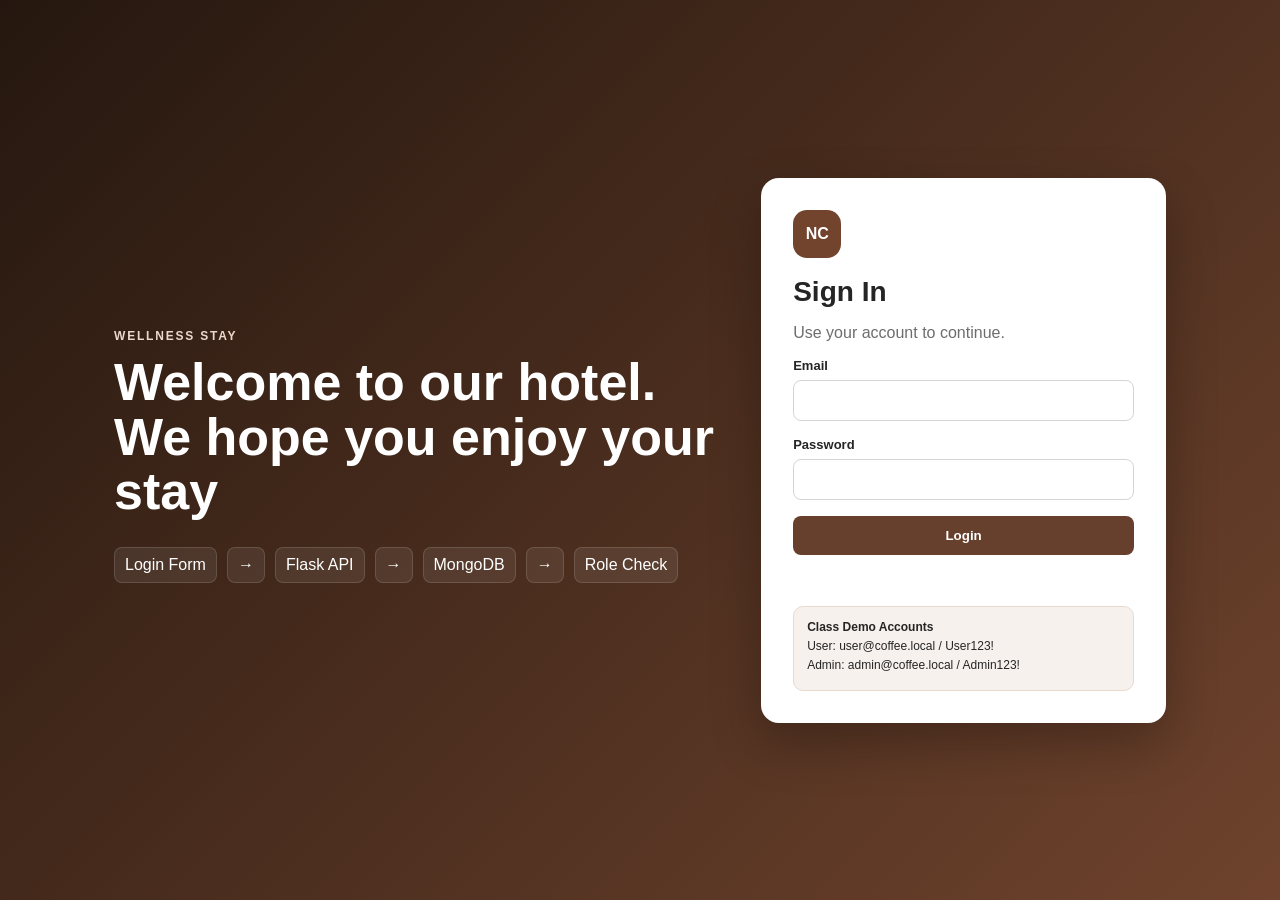
==== login.html @ 2dac2084 "Add Login Page" ====
<!DOCTYPE html>
<html lang="en">
<head>
<meta charset="UTF-8">
<meta name="viewport" content="width=device-width, initial-scale=1.0">
<title>Wellness Stay Login</title>
<link rel="stylesheet" href="style.css">
</head>
<body class="auth-page">
<div class="auth-shell">
  <section class="auth-brand">
    <p class="eyebrow">Wellness Stay</p>
    <h1>Welcome to our hotel. We hope you enjoy your stay</h1>
    <div class="flow">
      <span>Login Form</span><span>→</span><span>Flask API</span><span>→</span>
      <span>MongoDB</span><span>→</span><span>Role Check</span>
    </div>
  </section>

  <section class="auth-card">
    <div class="logo">NC</div>
    <h2>Sign In</h2>
    <p class="muted">Use your account to continue.</p>

    <form id="loginForm">
      <label>Email
        <input id="email" type="email" required>
      </label>
      <label>Password
        <input id="password" type="password" required>
      </label>
      <button type="submit" class="primary">Login</button>
    </form>

    <p id="message" class="message"></p>

    <div class="demo-box">
      <strong>Class Demo Accounts</strong>
      <p>User: user@coffee.local / User123!</p>
      <p>Admin: admin@coffee.local / Admin123!</p>
    </div>
  </section>
</div>
<script src="login.js"></script>
</body>
</html>
---- style.css ----
*{box-sizing:border-box}body{margin:0;font-family:Arial,Helvetica,sans-serif;color:#252525;background:#f4f6f8}.auth-page{min-height:100vh;background:linear-gradient(135deg,#25170f,#6f432d)}.auth-shell{max-width:1100px;margin:auto;min-height:100vh;padding:50px 24px;display:grid;grid-template-columns:1.2fr .8fr;gap:40px;align-items:center}.auth-brand{color:white}.auth-brand h1{font-size:52px;line-height:1.05;margin:8px 0 18px}.auth-brand>p{color:#ecd9cb}.eyebrow{font-size:12px;font-weight:bold;letter-spacing:1.8px;text-transform:uppercase;color:#c67b4a}.flow{display:flex;flex-wrap:wrap;gap:10px;margin-top:28px}.flow span{background:#ffffff14;border:1px solid #ffffff22;padding:8px 10px;border-radius:8px}.auth-card{background:white;padding:32px;border-radius:18px;box-shadow:0 20px 50px #0004}.logo{width:48px;height:48px;border-radius:14px;background:#73442d;color:white;display:grid;place-items:center;font-weight:bold}.auth-card h2{font-size:28px;margin:18px 0 5px}.muted{color:#6d6d6d}.auth-card label{display:block;font-weight:bold;font-size:13px;margin:16px 0}.auth-card input{width:100%;padding:12px;margin-top:7px;border:1px solid #d4d4d4;border-radius:8px}.primary{width:100%;border:0;background:#67402d;color:white;padding:12px;border-radius:8px;font-weight:bold}.message{min-height:20px;color:#a12929;font-size:13px;font-weight:bold}.demo-box{background:#f7f1ed;border:1px solid #ead9ce;border-radius:10px;padding:13px;margin-top:18px;font-size:12px}.demo-box p{margin:5px 0}.topbar{background:#292929;color:white}.adminbar{background:#40205b}.nav{max-width:1100px;margin:auto;padding:16px 22px;display:flex;justify-content:space-between;align-items:center}.nav strong,.nav span{display:block}.nav span{color:#d3d3d3;font-size:12px;margin-top:3px}.nav button{background:transparent;color:white;border:1px solid #ffffff55;border-radius:7px;padding:8px 13px}.dashboard{max-width:1100px;margin:auto;padding:40px 22px}.welcome{background:white;border-radius:15px;padding:30px;border:1px solid #e3e3e3}.adminwelcome{border-left:5px solid #663188}.welcome h1{font-size:38px;margin:5px 0 10px}.grid{display:grid;grid-template-columns:1fr 1fr;gap:18px;margin-top:18px}.panel{background:white;border:1px solid #e3e3e3;border-radius:14px;padding:22px}.panel h2{margin-top:0}@media(max-width:800px){.auth-shell,.grid{grid-template-columns:1fr}.auth-brand h1{font-size:38px}}
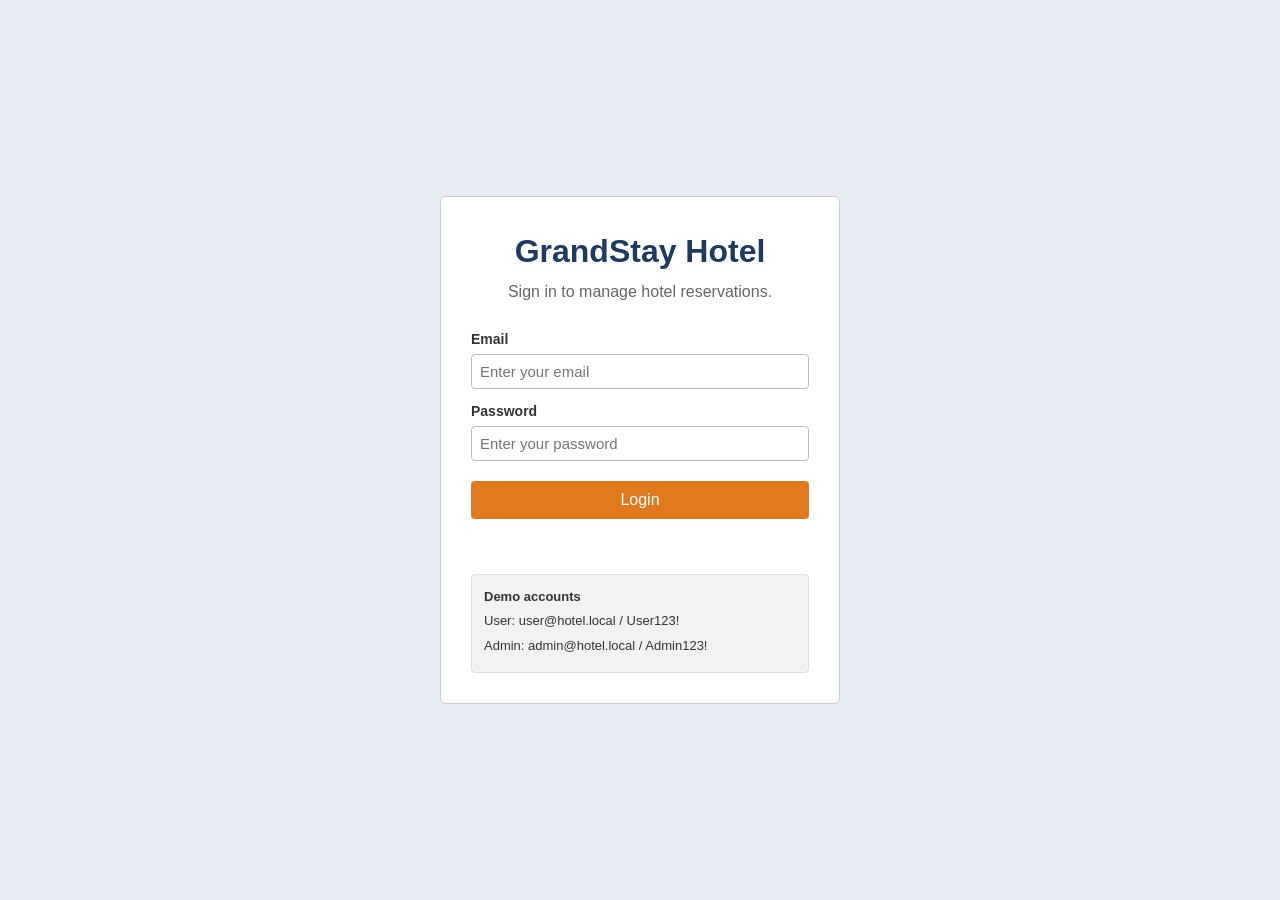
==== commit 1e7e18d7: "Connect login to hotel dashboard" ====
--- a/login.html
+++ b/login.html
@@ -3,44 +3,33 @@
 <head>
 <meta charset="UTF-8">
 <meta name="viewport" content="width=device-width, initial-scale=1.0">
-<title>Wellness Stay Login</title>
+<title>GrandStay Hotel - Login</title>
 <link rel="stylesheet" href="style.css">
 </head>
-<body class="auth-page">
-<div class="auth-shell">
-  <section class="auth-brand">
-    <p class="eyebrow">Wellness Stay</p>
-    <h1>Welcome to our hotel. We hope you enjoy your stay</h1>
-    <div class="flow">
-      <span>Login Form</span><span>→</span><span>Flask API</span><span>→</span>
-      <span>MongoDB</span><span>→</span><span>Role Check</span>
-    </div>
-  </section>
+<body class="login-page">
+    <main class="login-card">
+        <h1>GrandStay Hotel</h1>
+        <p class="login-subtitle">Sign in to manage hotel reservations.</p>
 
-  <section class="auth-card">
-    <div class="logo">NC</div>
-    <h2>Sign In</h2>
-    <p class="muted">Use your account to continue.</p>
+        <form id="loginForm">
+            <label for="email">Email</label>
+            <input id="email" type="email" placeholder="Enter your email" autocomplete="email" required>
 
-    <form id="loginForm">
-      <label>Email
-        <input id="email" type="email" required>
-      </label>
-      <label>Password
-        <input id="password" type="password" required>
-      </label>
-      <button type="submit" class="primary">Login</button>
-    </form>
+            <label for="password">Password</label>
+            <input id="password" type="password" placeholder="Enter your password" autocomplete="current-password" required>
 
-    <p id="message" class="message"></p>
+            <button id="loginButton" type="submit" class="button login-button">Login</button>
+        </form>
 
-    <div class="demo-box">
-      <strong>Class Demo Accounts</strong>
-      <p>User: user@coffee.local / User123!</p>
-      <p>Admin: admin@coffee.local / Admin123!</p>
-    </div>
-  </section>
-</div>
-<script src="login.js"></script>
+        <p id="message" class="message error-message" role="alert"></p>
+
+        <div class="demo-box">
+            <strong>Demo accounts</strong>
+            <p>User: user@hotel.local / User123!</p>
+            <p>Admin: admin@hotel.local / Admin123!</p>
+        </div>
+    </main>
+
+    <script src="login.js"></script>
 </body>
 </html>
--- a/style.css
+++ b/style.css
@@ -1 +1,423 @@
-*{box-sizing:border-box}body{margin:0;font-family:Arial,Helvetica,sans-serif;color:#252525;background:#f4f6f8}.auth-page{min-height:100vh;background:linear-gradient(135deg,#25170f,#6f432d)}.auth-shell{max-width:1100px;margin:auto;min-height:100vh;padding:50px 24px;display:grid;grid-template-columns:1.2fr .8fr;gap:40px;align-items:center}.auth-brand{color:white}.auth-brand h1{font-size:52px;line-height:1.05;margin:8px 0 18px}.auth-brand>p{color:#ecd9cb}.eyebrow{font-size:12px;font-weight:bold;letter-spacing:1.8px;text-transform:uppercase;color:#c67b4a}.flow{display:flex;flex-wrap:wrap;gap:10px;margin-top:28px}.flow span{background:#ffffff14;border:1px solid #ffffff22;padding:8px 10px;border-radius:8px}.auth-card{background:white;padding:32px;border-radius:18px;box-shadow:0 20px 50px #0004}.logo{width:48px;height:48px;border-radius:14px;background:#73442d;color:white;display:grid;place-items:center;font-weight:bold}.auth-card h2{font-size:28px;margin:18px 0 5px}.muted{color:#6d6d6d}.auth-card label{display:block;font-weight:bold;font-size:13px;margin:16px 0}.auth-card input{width:100%;padding:12px;margin-top:7px;border:1px solid #d4d4d4;border-radius:8px}.primary{width:100%;border:0;background:#67402d;color:white;padding:12px;border-radius:8px;font-weight:bold}.message{min-height:20px;color:#a12929;font-size:13px;font-weight:bold}.demo-box{background:#f7f1ed;border:1px solid #ead9ce;border-radius:10px;padding:13px;margin-top:18px;font-size:12px}.demo-box p{margin:5px 0}.topbar{background:#292929;color:white}.adminbar{background:#40205b}.nav{max-width:1100px;margin:auto;padding:16px 22px;display:flex;justify-content:space-between;align-items:center}.nav strong,.nav span{display:block}.nav span{color:#d3d3d3;font-size:12px;margin-top:3px}.nav button{background:transparent;color:white;border:1px solid #ffffff55;border-radius:7px;padding:8px 13px}.dashboard{max-width:1100px;margin:auto;padding:40px 22px}.welcome{background:white;border-radius:15px;padding:30px;border:1px solid #e3e3e3}.adminwelcome{border-left:5px solid #663188}.welcome h1{font-size:38px;margin:5px 0 10px}.grid{display:grid;grid-template-columns:1fr 1fr;gap:18px;margin-top:18px}.panel{background:white;border:1px solid #e3e3e3;border-radius:14px;padding:22px}.panel h2{margin-top:0}@media(max-width:800px){.auth-shell,.grid{grid-template-columns:1fr}.auth-brand h1{font-size:38px}}+* {
+    box-sizing: border-box;
+}
+
+body {
+    margin: 0;
+    font-family: Arial, Helvetica, sans-serif;
+    font-size: 16px;
+    line-height: 1.5;
+    color: #333333;
+    background-color: #f2f2f2;
+}
+
+h1 {
+    font-size: 32px;
+    margin-top: 0;
+}
+
+h2 {
+    font-size: 24px;
+    margin-top: 0;
+    color: #1f3a5f;
+}
+
+h3 {
+    font-size: 18px;
+    margin-top: 0;
+    color: #1f3a5f;
+}
+
+.container {
+    max-width: 1100px;
+    margin: 0 auto;
+    padding: 0 20px;
+}
+
+.navbar {
+    display: flex;
+    justify-content: space-between;
+    align-items: center;
+    padding: 15px 20px;
+    background-color: #1f3a5f;
+}
+
+.site-logo {
+    color: #ffffff;
+    font-size: 22px;
+    font-weight: bold;
+    text-decoration: none;
+}
+
+.nav-links {
+    display: flex;
+    list-style: none;
+    margin: 0;
+    padding: 0;
+}
+
+.nav-links li {
+    margin-left: 20px;
+}
+
+.nav-links a {
+    color: #ffffff;
+    text-decoration: none;
+}
+
+.nav-links a:hover {
+    color: #e07a1f;
+    text-decoration: underline;
+}
+
+.account-area {
+    display: flex;
+    align-items: center;
+    gap: 10px;
+    margin-left: 20px;
+    color: #ffffff;
+    font-size: 14px;
+}
+
+.logout-button {
+    padding: 5px 10px;
+    color: #ffffff;
+    background-color: transparent;
+    border: 1px solid #ffffff;
+    border-radius: 4px;
+    cursor: pointer;
+}
+
+.logout-button:hover {
+    color: #1f3a5f;
+    background-color: #ffffff;
+}
+
+.hero {
+    background-color: #ffffff;
+    border-bottom: 1px solid #dddddd;
+    text-align: center;
+    padding: 50px 20px;
+}
+
+.hero h1 {
+    color: #1f3a5f;
+}
+
+.hero p {
+    margin-bottom: 25px;
+}
+
+.button {
+    display: inline-block;
+    background-color: #e07a1f;
+    color: #ffffff;
+    border: none;
+    border-radius: 4px;
+    padding: 10px 20px;
+    font-size: 16px;
+    text-decoration: none;
+    cursor: pointer;
+}
+
+.button:hover {
+    background-color: #1f3a5f;
+}
+
+.button-small {
+    padding: 6px 12px;
+    font-size: 14px;
+}
+
+.card {
+    background-color: #ffffff;
+    border: 1px solid #dddddd;
+    border-radius: 6px;
+    padding: 20px;
+}
+
+.stats {
+    display: grid;
+    grid-template-columns: repeat(4, 1fr);
+    gap: 15px;
+    margin: 30px 0;
+}
+
+.stat-card {
+    background-color: #ffffff;
+    border: 1px solid #dddddd;
+    border-top: 4px solid #1f3a5f;
+    border-radius: 6px;
+    padding: 15px;
+    text-align: center;
+}
+
+.stat-number {
+    font-size: 28px;
+    font-weight: bold;
+    color: #1f3a5f;
+    margin: 0;
+}
+
+.stat-label {
+    margin: 5px 0 0;
+    color: #666666;
+}
+
+.main-content {
+    display: grid;
+    grid-template-columns: 1fr 2fr;
+    gap: 20px;
+    align-items: start;
+}
+
+label {
+    display: block;
+    margin-top: 12px;
+    margin-bottom: 4px;
+    font-weight: bold;
+    font-size: 14px;
+}
+
+input,
+select {
+    width: 100%;
+    padding: 8px;
+    font-size: 15px;
+    border: 1px solid #bbbbbb;
+    border-radius: 4px;
+}
+
+input:focus,
+select:focus {
+    border-color: #1f3a5f;
+    outline: 2px solid #1f3a5f;
+}
+
+.date-row {
+    display: flex;
+    gap: 10px;
+}
+
+.date-row div {
+    flex: 1;
+}
+
+#reservationForm .button {
+    width: 100%;
+    margin-top: 20px;
+}
+
+.message {
+    margin-top: 15px;
+    font-weight: bold;
+    color: #1f3a5f;
+}
+
+.message.success {
+    color: #2e7d32;
+}
+
+.message.error {
+    color: #c62828;
+}
+
+.table-header {
+    display: flex;
+    justify-content: space-between;
+    align-items: center;
+    margin-bottom: 15px;
+}
+
+.table-header h2 {
+    margin: 0;
+}
+
+.table-wrap {
+    overflow-x: auto;
+}
+
+table {
+    width: 100%;
+    border-collapse: collapse;
+}
+
+th,
+td {
+    padding: 10px;
+    border-bottom: 1px solid #dddddd;
+    text-align: left;
+}
+
+th {
+    background-color: #1f3a5f;
+    color: #ffffff;
+    font-size: 14px;
+}
+
+tbody tr:nth-child(even) {
+    background-color: #f2f2f2;
+}
+
+.empty-state {
+    text-align: center;
+    color: #666666;
+    padding: 30px;
+}
+
+.status-open {
+    color: #2e7d32;
+    font-weight: bold;
+}
+
+.status-full {
+    color: #c62828;
+    font-weight: bold;
+}
+
+.table-button {
+    padding: 4px 8px;
+    font-size: 13px;
+    border: 1px solid #bbbbbb;
+    border-radius: 4px;
+    background-color: #ffffff;
+    cursor: pointer;
+}
+
+.table-button:hover {
+    background-color: #f2f2f2;
+}
+
+.delete-button {
+    color: #c62828;
+}
+
+#amenities {
+    margin: 40px 0;
+}
+
+.amenities {
+    display: grid;
+    grid-template-columns: repeat(3, 1fr);
+    gap: 20px;
+}
+
+.amenities p {
+    margin: 0;
+}
+
+footer {
+    background-color: #1f3a5f;
+    color: #ffffff;
+    text-align: center;
+    padding: 20px;
+}
+
+footer p {
+    margin: 5px 0;
+}
+
+/* Simple login page */
+.login-page {
+    min-height: 100vh;
+    display: flex;
+    align-items: center;
+    justify-content: center;
+    padding: 20px;
+    background-color: #e8edf3;
+}
+
+.login-card {
+    width: 100%;
+    max-width: 400px;
+    padding: 30px;
+    background-color: #ffffff;
+    border: 1px solid #cccccc;
+    border-radius: 6px;
+}
+
+.login-card h1 {
+    margin-bottom: 5px;
+    color: #1f3a5f;
+    text-align: center;
+}
+
+.login-subtitle {
+    margin-top: 0;
+    margin-bottom: 25px;
+    color: #666666;
+    text-align: center;
+}
+
+.login-button {
+    width: 100%;
+    margin-top: 20px;
+}
+
+.login-button:disabled {
+    background-color: #999999;
+    cursor: not-allowed;
+}
+
+.error-message {
+    min-height: 24px;
+    color: #c62828;
+    text-align: center;
+}
+
+.demo-box {
+    padding: 12px;
+    background-color: #f2f2f2;
+    border: 1px solid #dddddd;
+    border-radius: 4px;
+    font-size: 13px;
+}
+
+.demo-box p {
+    margin: 5px 0;
+}
+
+@media (max-width: 900px) {
+    .main-content {
+        grid-template-columns: 1fr;
+    }
+
+    .stats {
+        grid-template-columns: repeat(2, 1fr);
+    }
+}
+
+@media (max-width: 600px) {
+    .navbar {
+        flex-direction: column;
+    }
+
+    .nav-links {
+        margin-top: 10px;
+        flex-wrap: wrap;
+        justify-content: center;
+    }
+
+    .nav-links li {
+        margin: 0 10px;
+    }
+
+    .account-area {
+        width: 100%;
+        justify-content: center;
+        margin-top: 10px !important;
+    }
+
+    h1 {
+        font-size: 26px;
+    }
+
+    .amenities {
+        grid-template-columns: 1fr;
+    }
+
+    .date-row {
+        flex-direction: column;
+        gap: 0;
+    }
+}
